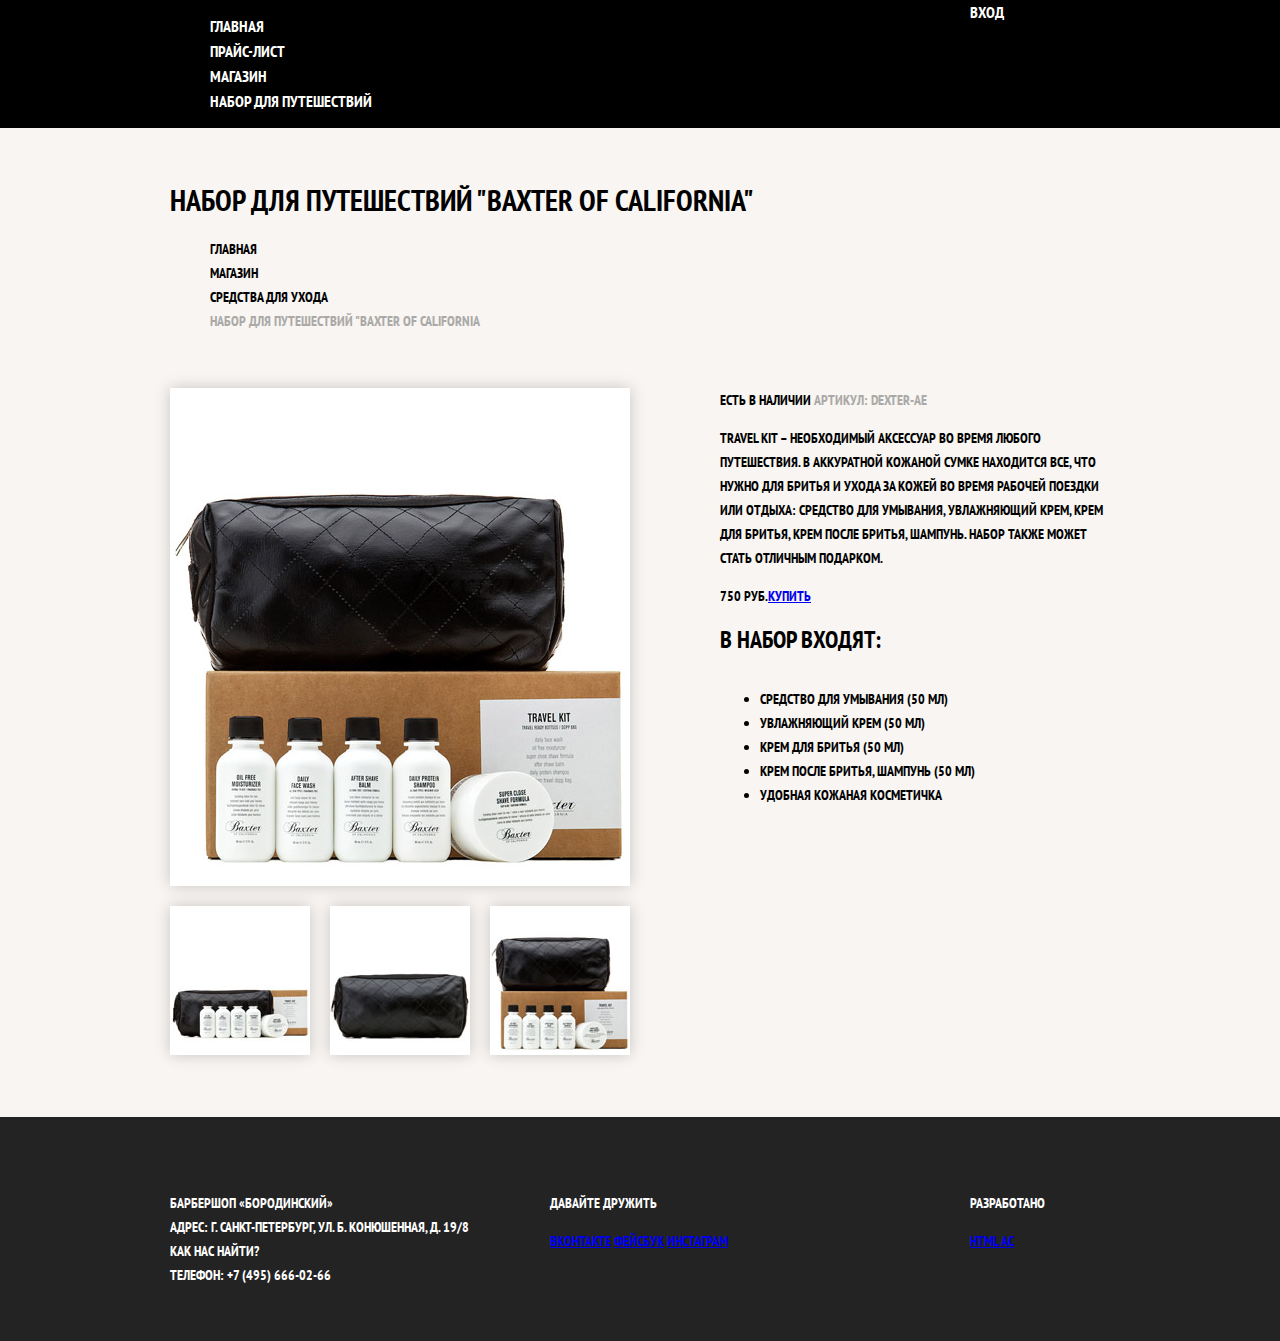
==== item.html @ 26dd87c5 "website upload" ====
<html lang="ru">
<head>
    <meta charset="UTF-8">
    <title></title>
    <link rel="stylesheet" href="css/style.css">
    <link href="https://fonts.googleapis.com/css?family=PT+Sans+Narrow" rel="stylesheet">
</head>
<body>
    <header class="main-header">
        <div class="container clearfix">
            <nav class="main-navigation">

                <ul>
                    <li><a href="index.html">Главная</a></li>
                    <li><a href="price.html">Прайс-лист</a></li>
                    <li><a href="shop.html">Магазин</a></li>
                    <li><a href="item.html">НАБОР ДЛЯ ПУТЕШЕСТВИЙ</a></li>
                </ul>
            </nav>
            <div class="user-block">
                <a class="login" href="#">Вход</a>
            </div>
        </div>
    </header>
    
    <main class="item container">

            <h2 class="page-title">Набор для путешествий "BAXTER OF CALIFORNIA"</h2>
            <ul class="breadcrumbs">
                <li><a href="index.html">Главная</a></li>
                <li><a href="shop.html">Магазин</a></li>
                <li><a href="#">Средства для ухода</a></li>
                <li><a class="inactive">Набор для путешествий "BAXTER OF CALIFORNIA</a></li>
            </ul>
      
        <div class="content clearfix">
            <div class="item column-left">
              <div class="photo-large">
                <img src="img/item-large.jpg" alt="фотография набора" width=460 height=498/>
              </div>
              <div class="photo-preview">
                <img src="img/item-small-1.jpg" alt="фотография набора" width=140 height=149/>
                <img src="img/item-small-2.jpg" alt="фотография набора" width=140 height=149/>
                <img src="img/item-small-3.jpg" alt="фотография набора" width=140 height=149/>
              </div>
            </div>
            <div class="item column-right">
              <span>есть в наличии</span>
              <span class="inactive">артикул: dexter-ae</span>
              <p>Travel Kit – необходимый аксессуар во время любого путешествия. В аккуратной кожаной сумке находится все, что нужно для бритья и ухода за кожей во время рабочей поездки или отдыха: средство для умывания, увлажняющий крем, крем для бритья, крем после бритья, шампунь. Набор также может стать отличным подарком.</p>
              <div class="buy">
                        <span>750 руб.</span><a href="№" class="btn">Купить</a>
              </div>
              <h2 class="list-title">В набор входят:</h2>
              <ul>
                <li>Средство для умывания (50 мл)</li>
                <li>Увлажняющий крем (50 мл)</li>
                <li>Крем для бритья (50 мл)</li>
                <li>Крем после бритья, шампунь (50 мл)</li>
                <li>Удобная кожаная косметичка</li>
              </ul>
            </div>
        </div>
        
    </main>
    
    <footer class="main-footer item">
        <div class="container clearfix">
            <section class="footer-contacts">
                <p>Барбершоп «Бородинский» <br>
                адрес: г. Санкт-Петербург, ул. б. Конюшенная, д. 19/8 <br>
                Как нас найти? <br>
                телефон: +7 (495) 666-02-66</p>
            </section>
            <section class="footer-social">
                <p>Давайте дружить</p>
                <a href="#" class="social-btn social-btn-vk">Вконтакте</a>
                <a href="#" class="social-btn social-btn-fb">Фейсбук</a>
                <a href="#" class="social-btn social-btn-inst">Инстаграм</a>
            </section>
            <section class="footer-copyright">
                <p>Разработано</p>
                <a href="#" class="btn">html ac</a>
            </section>
        </div>
    </footer>

    <script>document.write('<script src="http://' + (location.host || 'localhost').split(':')[0] + ':35729/livereload.js?snipver=1"></' + 'script>')</script>
</body>
</html>
---- css/style.css ----
body {
  font-family: "PT Sans Narrow", sans-serif;
  font-size: 14px;
  font-weight: bold;
  text-transform: uppercase;
  line-height: 24px;
  background-color: #f8f5f2;
  margin: 0;
}
img {
box-shadow: 0px 0px 15px 0px rgba(0, 1, 1, 0.2); 
text-shadow: 0px 0px 15px rgba(0, 1, 1, 0.2); 
}
.clearfix {
    display: table;
    content: "";
    clear: both;
}
body.index {
    background-color: #070707; 
    color: #ffffff;
    background: url("../img/body-bg.jpg") no-repeat center top;
}
.main-header {
  background-color: #000000;
  margin-bottom: 60px; 
}
.main-header a {
	text-decoration: none;
	color: #ffffff;
	font-size: 16px;
}
.container {
    width: 940px;
    padding: 0 10px;
    margin: 0 auto;
}
.main-navigation {
    min-height: 70px;
    width: 780px;
    float: left;
}
.user-block {
    min-height: 70px;
    width: 140px;
    float: right;
}
.main-navigation ul {
	list-style: none;
}
.index-logo {
    height: 204px;
    width: 368px;
    margin-right: auto;
    margin-left: auto;
    margin-bottom: 25px;
}
.features {
    margin-bottom: 80px;
}
.features-name {
	font-size: 30px;
}
.features-item {
    float: left;
    width: 300px;
    padding-right: 20px; 
}
.features-item:last-child {
    padding-right: 0;
}
.index-content {
    width: 780px;
    padding: 50px 80px;
	background-color: #f8f5f2;
	color: #000000; 
    margin-bottom: 35px;
}
.index-content-left {
    float: left;
    width: 380px;
}
.index-content-right {
    float: right;
    width: 300px;
}
.page-title {
	font-size: 30px;
    font-weight: bold;
}
.list-title {
	font-size: 24px;
    margin-bottom: 35px;
}
.news-preview {
	list-style: none;
}
time {
	font-size: 14px;
	text-transform: lowercase;
	font-weight: normal;
}
.tagline {
    width: 568px;
	font-size: 48px;
    margin: 0 auto;
    margin-bottom: 55px;
}
table {
	border-collapse: collapse;
}
td {
	border: 2px solid #000101;
	font-size: 14px;
	font-weight: bold;
	padding: 5px 10px;
    width: 230px;
    height: 40px;
}
td + td {
	text-align: center;
}
.breadcrumbs {
	list-style: none;
    margin-bottom: 55px;
}
.inactive {
    color: #aba9a7;
}
.breadcrumbs a {
	text-decoration: none;
	color: #000000;
}
.breadcrumbs .inactive {
    color: #aba9a7;
}
.manufacturer-group {
	list-style: none;
}
.items-group {
	list-style: none;
}
.photo-preview {
    font-size: 0;
}
.photo-large {
    margin-bottom: 20px;
}
.photo-preview img {
    margin-right: 20px;
}
.photo-preview img:last-child {
    margin-right: 0;
}
.column-left {
    float: left;
}
.column-right {
    float: right;
}
.item.column-right {
    width: 390px;
    margin-left: 90px; 
}
.price.column-left {
    width: 460px;
}
.price.column-right {
    width: 460px;
}
.price-list {
    margin-bottom: 65px;
}
.about-us {
    width: 380px;
    float: left;
    margin-right: 80px;
}
.about-us:last-child {
    margin-right: 0;
}
.shop-sidebar {
    width: 220px;
    float: left;
}
.shop-items {
    float: right;
    width: 700px;
    font-size: 0;
}
.shop-item {
    display: inline-block;
    font-size: 14px;
    width: 220px;
    vertical-align: top;
    margin-right: 20px;
}
.shop-item:nth-child(3n) {
    margin-right: 0;
}
.main-footer {
    padding-top: 60px;
    padding-bottom: 40px;
	background-color: #232323;
	color: #ffffff;
}
.main-footer.index{
    margin-top: 65px;
}
.main-footer.item {
    margin-top: 50px;
}
.main-footer.price {
    margin-top: 80px;
}
.main-footer.shop {
    margin-top: 50px;
}
.footer-contacts {
    float: left;
    width: 320px;
    margin-right: 60px;
}
.footer-social {
    float: left;
    width: 180px;
}
.footer-copyright {
    float: right;
    width: 140px;
}
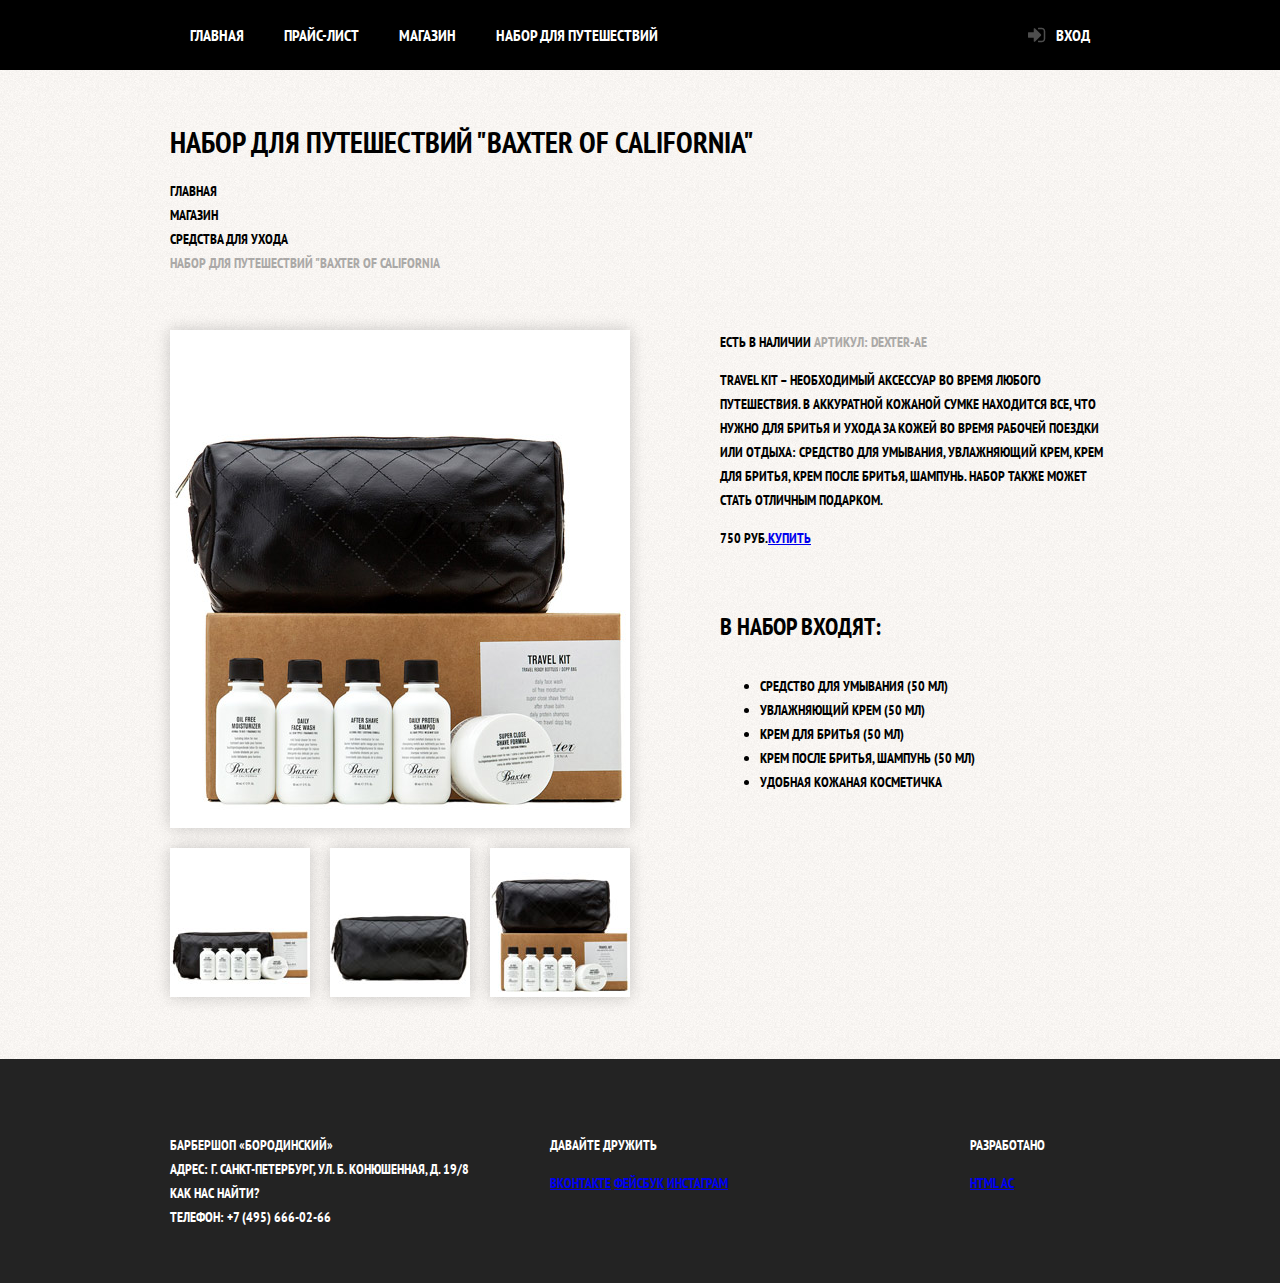
==== commit 2441705e: "оформил шапку и немного главную" ====
--- a/item.html
+++ b/item.html
@@ -1,9 +1,9 @@
-<html lang="ru">
+<html lang="ru" manifest="manifest.appcache">
 <head>
     <meta charset="UTF-8">
     <title></title>
     <link rel="stylesheet" href="css/style.css">
-    <link href="https://fonts.googleapis.com/css?family=PT+Sans+Narrow" rel="stylesheet">
+    <link href="https://fonts.googleapis.com/css?family=PT+Sans+Narrow:400,700&amp;subset=cyrillic" rel="stylesheet">
 </head>
 <body>
     <header class="main-header">
--- a/css/style.css
+++ b/css/style.css
@@ -1,78 +1,137 @@
 body {
-  font-family: "PT Sans Narrow", sans-serif;
+  font-family: "PT Sans Narrow", "Arial", sans-serif;
   font-size: 14px;
   font-weight: bold;
   text-transform: uppercase;
   line-height: 24px;
-  background-color: #f8f5f2;
+  background: #f8f5f2 url("../img/bg-pattern.png");
   margin: 0;
-}
-img {
-box-shadow: 0px 0px 15px 0px rgba(0, 1, 1, 0.2); 
-text-shadow: 0px 0px 15px rgba(0, 1, 1, 0.2); 
+  min-width: 960px;
+}
+body.index {
+    color: #ffffff;
+    background: #070707 url("../img/body-bg.jpg") no-repeat center top;
 }
 .clearfix {
     display: table;
     content: "";
     clear: both;
 }
-body.index {
-    background-color: #070707; 
-    color: #ffffff;
-    background: url("../img/body-bg.jpg") no-repeat center top;
-}
-.main-header {
-  background-color: #000000;
-  margin-bottom: 60px; 
-}
-.main-header a {
-	text-decoration: none;
-	color: #ffffff;
-	font-size: 16px;
-}
 .container {
     width: 940px;
     padding: 0 10px;
     margin: 0 auto;
 }
+.main-header {
+  background-color: #000000;
+  margin-bottom: 60px; 
+}
 .main-navigation {
-    min-height: 70px;
     width: 780px;
     float: left;
 }
+.main-navigation ul {
+    margin: 0;
+    padding: 0;
+    list-style: none;
+    font-size: 0;
+}
+.main-navigation li {
+    display: inline-block;
+    vertical-align: top;
+    font-size: 16px;
+    line-height: 20px;
+}
+.main-navigation a {
+    display: block;
+    text-decoration: none;
+    color: #ffffff;
+    padding: 25px 20px;
+}
+.main-navigation a:hover {
+    background-color: #242424;
+}
 .user-block {
-    min-height: 70px;
-    width: 140px;
-    float: right;
-}
-.main-navigation ul {
-	list-style: none;
+    max-width: 140px;
+    float: right;
+}
+.login {
+    position: relative;
+    display: inline-block;
+    vertical-align: top;
+    padding: 25px 20px;
+    padding-left: 50px; 
+    font-size: 16px;
+    line-height: 20px;
+    text-decoration: none;
+    color: #ffffff;
+}
+.login:hover {
+    background-color: #242424;
+}
+.login:hover::before {
+    opacity: 1;
+}
+.login::before {
+    content: "";
+    position: absolute;
+    top: 27px;
+    left: 22px;
+    width: 18px;
+    height: 16px;
+    background: url("../img/spritesheet.png") no-repeat;
+    opacity: 0.3;
+    background-position: -5px -158px;
 }
 .index-logo {
     height: 204px;
     width: 368px;
-    margin-right: auto;
-    margin-left: auto;
+    margin: 0 auto;
     margin-bottom: 25px;
+}
+.index-logo img {
+    height: 204px;
+    width: 368px;
 }
 .features {
     margin-bottom: 80px;
 }
 .features-name {
+    position: relative;
+    display: block;
+    margin-bottom: 35px;
+    padding-bottom: 40px;
 	font-size: 30px;
+    line-height: 42px;
 }
 .features-item {
     float: left;
     width: 300px;
-    padding-right: 20px; 
+    margin-right: 20px; 
+    text-align: center;
 }
 .features-item:last-child {
-    padding-right: 0;
+    margin-right: 0;
+}
+.features-item p {
+    margin: 10px;
+    margin-bottom: 0;
+}
+.features-name::after {
+    content: "";
+    position: absolute;
+    bottom: 0;
+    left: 50%;
+    margin-left: -10px;
+    width: 20px;
+    height: 20px;
+    background-color: #ffffff;
+    transform: rotate(45deg);
 }
 .index-content {
     width: 780px;
     padding: 50px 80px;
-	background-color: #f8f5f2;
+	background: #f8f5f2 url("../img/bg-pattern.png");
 	color: #000000; 
     margin-bottom: 35px;
 }
@@ -85,15 +144,25 @@
     width: 300px;
 }
 .page-title {
+    margin: 0;
 	font-size: 30px;
     font-weight: bold;
+    margin-bottom: 25px;
 }
 .list-title {
+    margin: 0;
 	font-size: 24px;
     margin-bottom: 35px;
 }
 .news-preview {
 	list-style: none;
+    padding: 0;
+}
+.news-preview p {
+    margin: 0;
+}
+.news-preview li {
+    margin-bottom: 30px;
 }
 time {
 	font-size: 14px;
@@ -101,10 +170,11 @@
 	font-weight: normal;
 }
 .tagline {
+    margin: 0;
     width: 568px;
 	font-size: 48px;
     margin: 0 auto;
-    margin-bottom: 55px;
+    margin-bottom: 60px;
 }
 table {
 	border-collapse: collapse;
@@ -121,6 +191,7 @@
 	text-align: center;
 }
 .breadcrumbs {
+    padding: 0;
 	list-style: none;
     margin-bottom: 55px;
 }
@@ -179,9 +250,22 @@
 .about-us:last-child {
     margin-right: 0;
 }
+.buy + .list-title {
+    margin-top: 65px;
+}
 .shop-sidebar {
     width: 220px;
     float: left;
+    margin-right: 20px;
+}
+.shop-sidebar ul {
+    padding: 0;
+}
+.shop-sidebar input {
+    margin-right: 25px;
+}
+.manufacturer-group {
+    margin-bottom: 50px
 }
 .shop-items {
     float: right;
@@ -190,6 +274,7 @@
 }
 .shop-item {
     display: inline-block;
+    min-height: 286px;
     font-size: 14px;
     width: 220px;
     vertical-align: top;
@@ -228,4 +313,9 @@
 .footer-copyright {
     float: right;
     width: 140px;
+}
+
+img {
+box-shadow: 0px 0px 15px 0px rgba(0, 1, 1, 0.2); 
+text-shadow: 0px 0px 15px rgba(0, 1, 1, 0.2); 
 }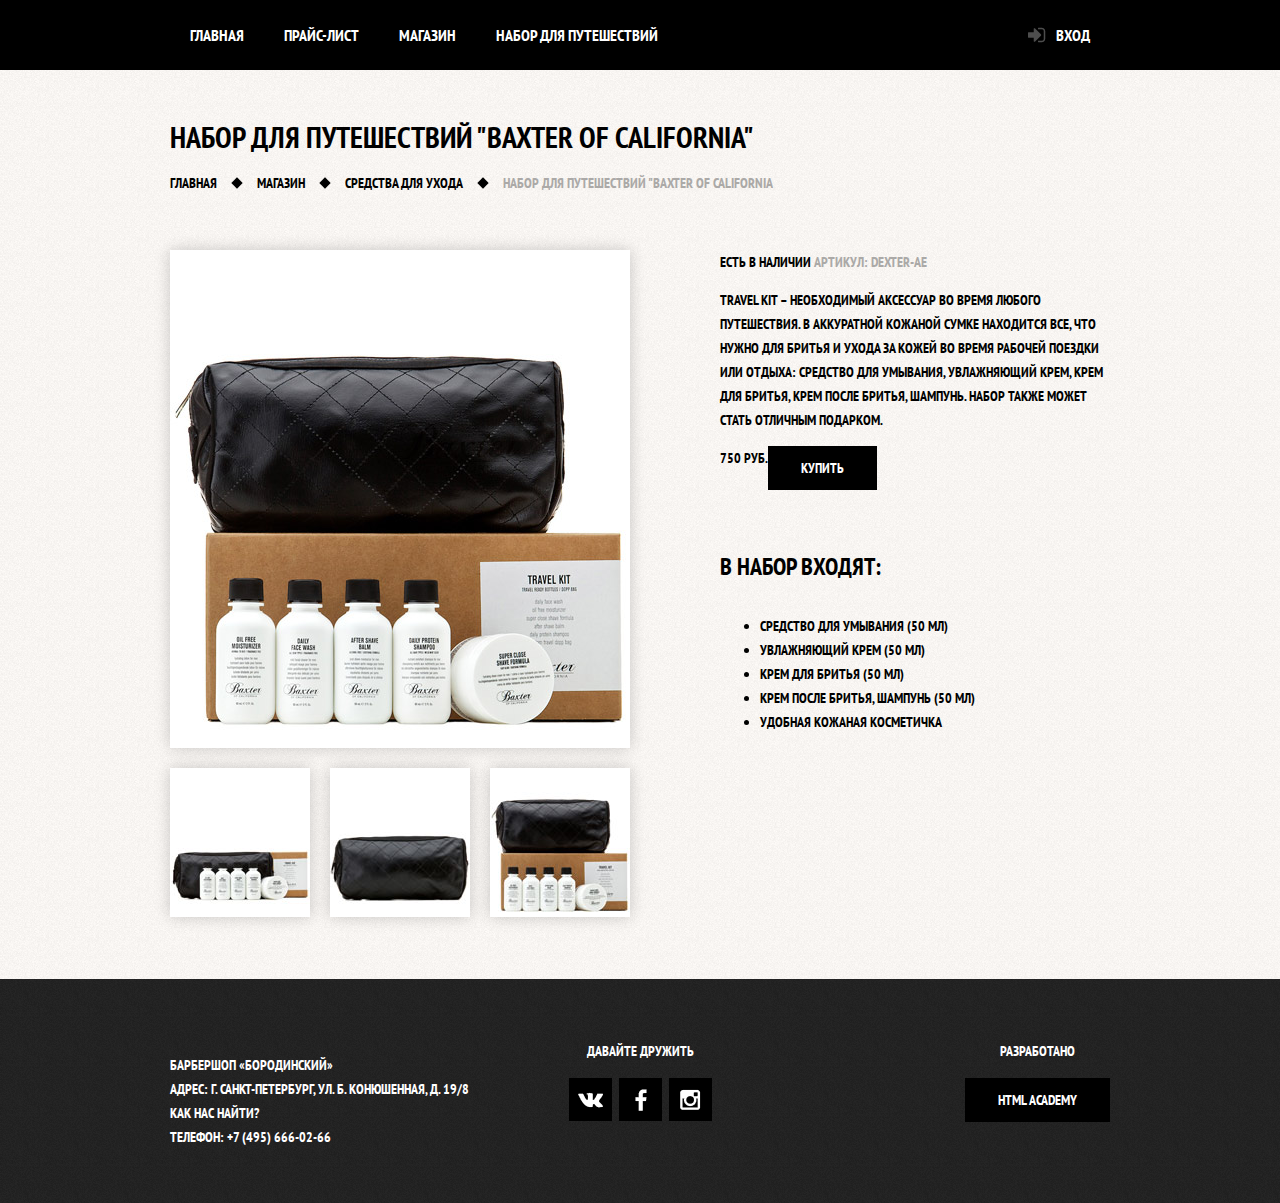
==== commit 0eabf385: "добавил ромбики" ====
--- a/item.html
+++ b/item.html
@@ -1,7 +1,8 @@
-<html lang="ru" manifest="manifest.appcache">
+<html lang="ru">
 <head>
     <meta charset="UTF-8">
-    <title></title>
+    <meta http-equiv="Cache-Control" content="no-cache">
+    <title>Набор для путешествий</title>
     <link rel="stylesheet" href="css/style.css">
     <link href="https://fonts.googleapis.com/css?family=PT+Sans+Narrow:400,700&amp;subset=cyrillic" rel="stylesheet">
 </head>
@@ -9,7 +10,6 @@
     <header class="main-header">
         <div class="container clearfix">
             <nav class="main-navigation">
-
                 <ul>
                     <li><a href="index.html">Главная</a></li>
                     <li><a href="price.html">Прайс-лист</a></li>
@@ -24,7 +24,6 @@
     </header>
     
     <main class="item container">
-
             <h2 class="page-title">Набор для путешествий "BAXTER OF CALIFORNIA"</h2>
             <ul class="breadcrumbs">
                 <li><a href="index.html">Главная</a></li>
@@ -80,7 +79,7 @@
             </section>
             <section class="footer-copyright">
                 <p>Разработано</p>
-                <a href="#" class="btn">html ac</a>
+                <a href="#" class="btn">html academy</a>
             </section>
         </div>
     </footer>
--- a/css/style.css
+++ b/css/style.css
@@ -10,7 +10,7 @@
 }
 body.index {
     color: #ffffff;
-    background: #070707 url("../img/body-bg.jpg") no-repeat center top;
+    background: #070707 url(../img/body-bg-alternative.jpg) no-repeat center top;
 }
 .clearfix {
     display: table;
@@ -24,7 +24,7 @@
 }
 .main-header {
   background-color: #000000;
-  margin-bottom: 60px; 
+  margin-bottom: 55px; 
 }
 .main-navigation {
     width: 780px;
@@ -79,9 +79,9 @@
     left: 22px;
     width: 18px;
     height: 16px;
-    background: url("../img/spritesheet.png") no-repeat;
+    background: url("../img/spritesheet-better.png") no-repeat;
     opacity: 0.3;
-    background-position: -5px -158px;
+    background-position: -20px -323px;
 }
 .index-logo {
     height: 204px;
@@ -131,7 +131,8 @@
 .index-content {
     width: 780px;
     padding: 50px 80px;
-	background: #f8f5f2 url("../img/bg-pattern.png");
+    background: url("../img/index-content-shadow.png") no-repeat center,
+                #f8f5f2 url("../img/bg-pattern.png");
 	color: #000000; 
     margin-bottom: 35px;
 }
@@ -147,29 +148,131 @@
     margin: 0;
 	font-size: 30px;
     font-weight: bold;
-    margin-bottom: 25px;
+    margin-bottom: 22px;
 }
 .list-title {
     margin: 0;
 	font-size: 24px;
     margin-bottom: 35px;
 }
+.index-content-title {
+    margin: 0;
+    margin-bottom: 25px;
+    font-size: 30px;
+    line-height: 42px;
+}
+.index-content-left p {
+    margin: 0;
+    margin-bottom: 30px;
+    padding-right: 80px;
+}
+.index-content-right p {
+    margin: 0;
+    margin-bottom: 30px;
+    padding-right: 10px;
+}
 .news-preview {
 	list-style: none;
+    margin: 0;
     padding: 0;
 }
+.news-preview li { 
+    margin-bottom: 28px;
+}
 .news-preview p {
-    margin: 0;
-}
-.news-preview li {
-    margin-bottom: 30px;
-}
-time {
+    margin-bottom: 0;
+}
+.news-preview time {
 	font-size: 14px;
 	text-transform: lowercase;
 	font-weight: normal;
 }
-.tagline {
+.btn {
+    display: inline-block;
+    vertical-align: top;
+    text-align: center;
+    padding: 10px 33px;
+    margin-right: 16px;
+    font-weight: bold;
+    font-size: 14px;
+    line-height: 24px;
+    font-family: "PT Sans Narrow", "Arial", sans-serif; 
+    color: #ffffff;
+    text-transform: uppercase;
+    text-decoration: none;
+    background-color: #000000;
+    border: none;
+    outline: none;
+    cursor: pointer;
+}
+.btn:hover,
+.btn:active {
+    background-color: #663d15;
+}
+.btn.disabled,
+.btn:disabled {
+    cursor: default;
+    opacity: 0.5;
+}
+.btn.disabled:hover,
+.btn:disabled:hover {
+    background-color: #000000;
+}
+.gallery {
+    position: relative;
+    height: 260px;
+}
+.gallery-content {
+    height: 164px;
+    margin: 0;
+    background-color: #cccccc;
+    border: 7px solid #ffffff;
+}
+.gallery-content img {
+    width: 286px;
+    height: 164px;
+}
+.gallery .btn {
+    position: absolute;
+    bottom: 0;
+    width: 140px;
+    margin: 0;
+}
+.gallery-prev {
+    left: 0;
+}
+.gallery-next {
+    right: 0;
+}
+.appointment-form input {
+    float: left;
+    box-sizing: border-box;
+    width: 140px;
+    margin-right: 20px;
+    margin-bottom: 20px;
+    padding: 7px 15px;
+    background-color: #f9f6f3;
+    border: 2px solid #000000;
+    outline: none;
+    font-size: 14px;
+    line-height: 24px;
+    font-family: "PT Sans Narrow", "Arial", sans-serif; 
+    text-transform: uppercase;
+}
+.appointment-form input:nth-child(2n) {
+    margin-right: 0;
+}
+.appointment-form input:focus {
+    border: 2px solid #663d15;
+}
+.appointment-form .btn {
+    clear: both;
+    width: 100%;
+}
+.paginator .btn {
+    margin-right: 0;
+}
+.tagline h2 {
     margin: 0;
     width: 568px;
 	font-size: 48px;
@@ -194,9 +297,34 @@
     padding: 0;
 	list-style: none;
     margin-bottom: 55px;
+    font-size: 0;
 }
 .inactive {
     color: #aba9a7;
+}
+.breadcrumbs li {
+    position: relative;
+    display: inline-block;
+    vertical-align: top;
+    font-size: 14px;
+    line-height: 24px;
+    padding-right: 24px;
+    margin-right: 16px;
+
+}
+.breadcrumbs li::after {
+    content: "";
+    position: absolute;
+    width: 8px;
+    height: 8px;
+    right: 0;
+    top: 8px;
+    transform: rotate(45deg);
+    background: #000000;
+}
+.breadcrumbs li:last-child::after {
+    height: 0;
+    width: 0;
 }
 .breadcrumbs a {
 	text-decoration: none;
@@ -271,6 +399,11 @@
     float: right;
     width: 700px;
     font-size: 0;
+}
+.item img,
+.shop-items img {
+box-shadow: 0px 0px 15px 0px rgba(0, 1, 1, 0.2); 
+text-shadow: 0px 0px 15px rgba(0, 1, 1, 0.2); 
 }
 .shop-item {
     display: inline-block;
@@ -286,7 +419,7 @@
 .main-footer {
     padding-top: 60px;
     padding-bottom: 40px;
-	background-color: #232323;
+	background: #232323 url("../img/footer-pattern.png");
 	color: #ffffff;
 }
 .main-footer.index{
@@ -306,16 +439,65 @@
     width: 320px;
     margin-right: 60px;
 }
+.footer-contacts a {
+    color: #ffffff;
+}
+.footer-contacts a:hover {
+    text-decoration: none;
+}
 .footer-social {
     float: left;
     width: 180px;
+    text-align: center;
+}
+.footer-social p {
+    margin: 0;
+    margin-bottom: 15px;
+}
+.social-btn {
+    display: inline-block;
+    width: 43px;
+    height: 43px;
+    margin: 0 2px;
+    font-size: 0;
+    vertical-align: top;
+    text-decoration: none;
+    background: #000000 url("../img/spritesheet-better.png") no-repeat center;
+    transition: 
+        background-position 0.5s,
+        background-color 0.5s;
+}
+.social-btn:hover,
+.social-btn:active {
+    background-color: #ffffff;
+}
+.social-btn-vk {
+    background-position: -11px -476px;
+}
+.social-btn-fb {
+    background-position: -4px -71px;
+}
+.social-btn-inst {
+    background-position: -9px -194px;
+}
+.social-btn-vk:hover {
+    background-position: -11px -420px;
+}
+.social-btn-fb:hover {
+    background-position: -4px -9px;
+}
+.social-btn-inst:hover {
+    background-position: -9px -133px;
 }
 .footer-copyright {
     float: right;
-    width: 140px;
-}
-
-img {
-box-shadow: 0px 0px 15px 0px rgba(0, 1, 1, 0.2); 
-text-shadow: 0px 0px 15px rgba(0, 1, 1, 0.2); 
+    max-width: 180px;
+}
+.footer-copyright p {
+    margin: 0;
+    margin-bottom: 15px;
+    text-align: center;
+}
+.footer-copyright .btn {
+    margin-right: 0;
 }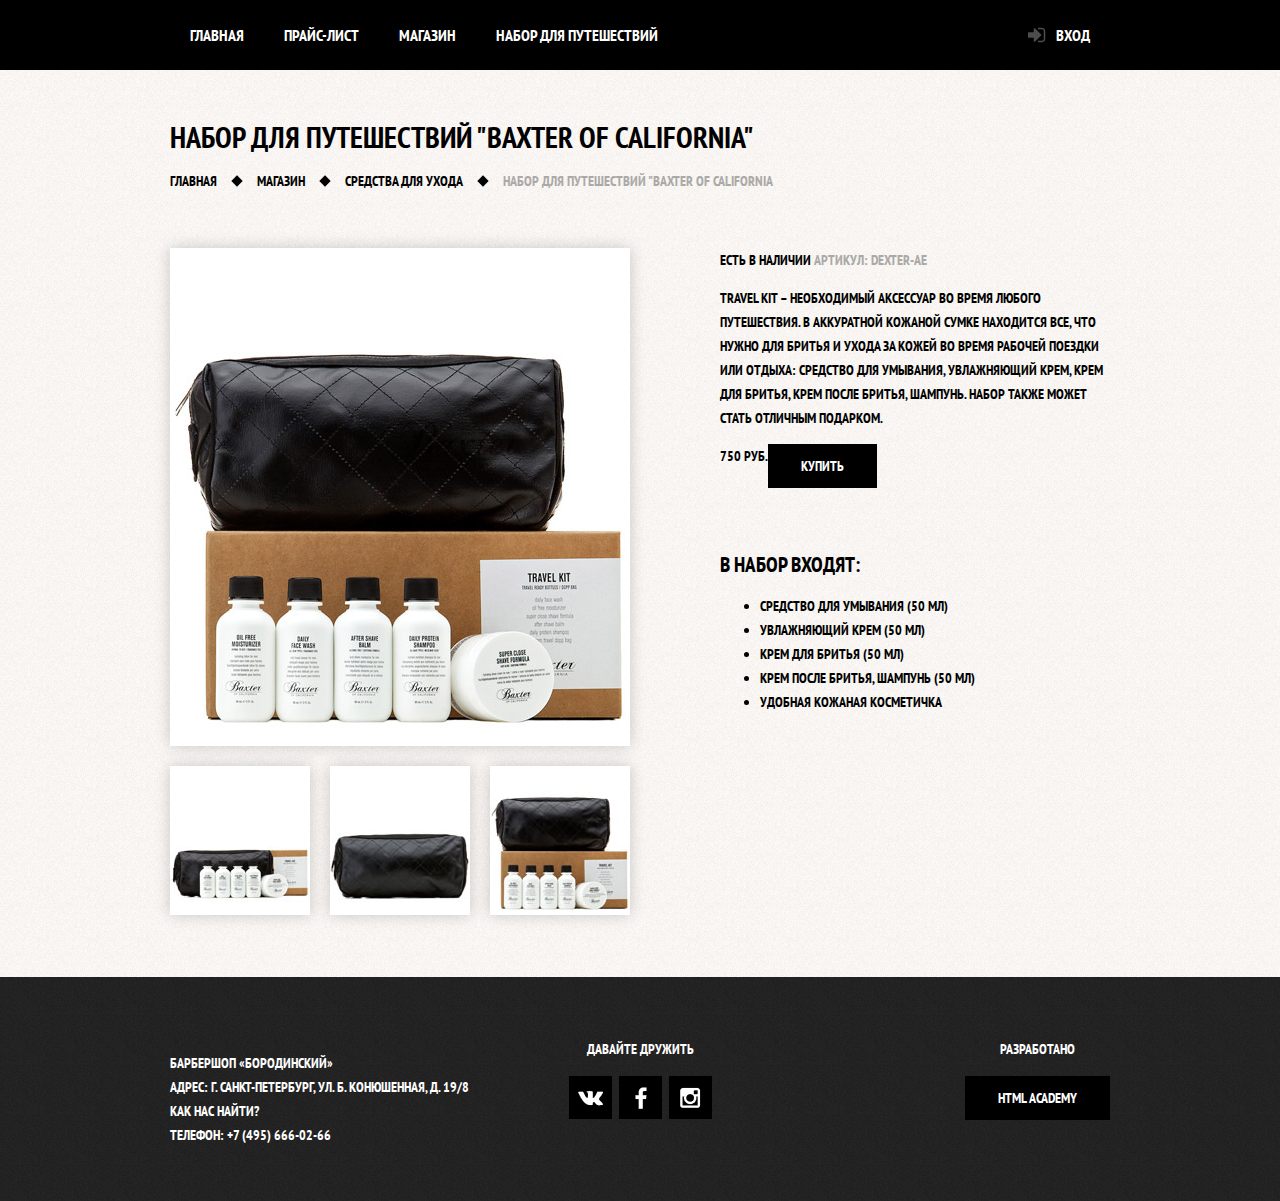
==== commit ccc2696f: "дослизывал price.html + index.html" ====
--- a/item.html
+++ b/item.html
@@ -24,16 +24,18 @@
     </header>
     
     <main class="item container">
-            <h2 class="page-title">Набор для путешествий "BAXTER OF CALIFORNIA"</h2>
+        <div class="inner-page-title">
+            <h1 class="page-title">Набор для путешествий "BAXTER OF CALIFORNIA"</h1>
             <ul class="breadcrumbs">
                 <li><a href="index.html">Главная</a></li>
                 <li><a href="shop.html">Магазин</a></li>
                 <li><a href="#">Средства для ухода</a></li>
                 <li><a class="inactive">Набор для путешествий "BAXTER OF CALIFORNIA</a></li>
             </ul>
+        </div>
       
         <div class="content clearfix">
-            <div class="item column-left">
+            <div class="column-left">
               <div class="photo-large">
                 <img src="img/item-large.jpg" alt="фотография набора" width=460 height=498/>
               </div>
@@ -43,7 +45,7 @@
                 <img src="img/item-small-3.jpg" alt="фотография набора" width=140 height=149/>
               </div>
             </div>
-            <div class="item column-right">
+            <div class="column-right">
               <span>есть в наличии</span>
               <span class="inactive">артикул: dexter-ae</span>
               <p>Travel Kit – необходимый аксессуар во время любого путешествия. В аккуратной кожаной сумке находится все, что нужно для бритья и ухода за кожей во время рабочей поездки или отдыха: средство для умывания, увлажняющий крем, крем для бритья, крем после бритья, шампунь. Набор также может стать отличным подарком.</p>
--- a/css/style.css
+++ b/css/style.css
@@ -26,6 +26,9 @@
   background-color: #000000;
   margin-bottom: 55px; 
 }
+.index .main-header {
+    margin-bottom: 60px;
+}
 .main-navigation {
     width: 780px;
     float: left;
@@ -50,6 +53,28 @@
 }
 .main-navigation a:hover {
     background-color: #242424;
+}
+.main-navigation .active {
+    position: relative;
+    background-color: none;
+}
+.main-navigation .active a:hover {
+    background: none;
+}
+.main-navigation .active::after {
+    content: "";
+    position: absolute;
+    height: 5px;
+    background-color: #ffffff;
+    right: 20px;
+    bottom: -1px;
+    left: 20px;
+}
+.main-navigation .logo-inner {
+    float: left;
+    width: 111px;
+    height: 24px;
+    padding-top: 22px;
 }
 .user-block {
     max-width: 140px;
@@ -147,14 +172,13 @@
 .page-title {
     margin: 0;
 	font-size: 30px;
-    font-weight: bold;
-    margin-bottom: 22px;
-}
-.list-title {
+    margin-bottom: 20px;
+}
+/*.list-title {
     margin: 0;
 	font-size: 24px;
     margin-bottom: 35px;
-}
+}*/
 .index-content-title {
     margin: 0;
     margin-bottom: 25px;
@@ -272,35 +296,97 @@
 .paginator .btn {
     margin-right: 0;
 }
-.tagline h2 {
-    margin: 0;
-    width: 568px;
-	font-size: 48px;
-    margin: 0 auto;
-    margin-bottom: 60px;
-}
-table {
+.inner-content h2 {
+    margin-top: 60px;
+    margin-bottom: 30px;
+    font-size: 24px;
+    line-height: 30px;
+}
+.inner-content h2 + h3 {
+    margin-top: 30px;
+}
+.inner-content p {
+    margin: 14px 0;
+}
+.inner-content table {
 	border-collapse: collapse;
 }
-td {
+.inner-content td {
 	border: 2px solid #000101;
 	font-size: 14px;
 	font-weight: bold;
-	padding: 5px 10px;
-    width: 230px;
-    height: 40px;
-}
-td + td {
+	padding: 10px 15px;
+}
+.prices-table {
+    width: 100%;
+}
+.prices-table td {
+    width: 50%;
+}
+.prices-table td:last-child {
 	text-align: center;
+}
+.inner-page-title {
+        margin-bottom: 55px;
+}
+.tagline {
+    margin-top: 55px;
+    margin-bottom: 65px;
+    text-align: center;
+}
+.tagline h2 {
+    position: relative;
+    display: inline;
+    margin: 0;
+    padding: 0 25px;
+    background: red;
+    font-size: 48px;
+    line-height: 48px;
+    text-align: center;
+    z-index: 2;
+    background: #f8f3f0 url("../img/bg-pattern.png") repeat;
+}
+.tagline::after {
+    content: "";
+    position: relative;
+    top: -25px;
+    display: block;
+    border-bottom: 2px solid #000000; 
+    z-index: 1;
+}
+.custom-list-1 {
+    margin: 14px 0;
+    padding: 0;
+    list-style: none;
+}
+.custom-list-1 li {
+    position: relative;
+    margin-bottom: 15px;
+    padding-left: 20px;
+}
+.custom-list-1 li::before {
+    content: "";
+    position: absolute;
+    top: 8px;
+    left: 0;
+    width: 8px;
+    height: 8px;
+    background-color: #000000;
+    transform: rotate(45deg);
 }
 .breadcrumbs {
     padding: 0;
 	list-style: none;
-    margin-bottom: 55px;
     font-size: 0;
+}
+.breadcrumbs a:hover {
+    text-decoration: underline;
 }
 .inactive {
     color: #aba9a7;
+}
+a.inactive:hover {
+    text-decoration: none;
 }
 .breadcrumbs li {
     position: relative;
@@ -323,8 +409,7 @@
     background: #000000;
 }
 .breadcrumbs li:last-child::after {
-    height: 0;
-    width: 0;
+    content: none;
 }
 .breadcrumbs a {
 	text-decoration: none;
@@ -357,26 +442,31 @@
 .column-right {
     float: right;
 }
-.item.column-right {
+.price .column-right,
+.price .column-left {
+    width: 460px;
+    box-sizing: border-box;
+}
+.price .column-left *:first-child,
+.price .column-right *:first-child {
+    margin-top: 0;
+}
+.price .column-left *:last-child,
+.price .column-right *:last-child {
+    margin-bottom: 0;
+}
+.price .column-left {
+    padding-right: 20px;
+}
+.about-us .column-left {
+    padding-right: 70px;
+}
+.about-us .column-right {
+    padding-right: 90px;
+}
+.item .column-right {
     width: 390px;
     margin-left: 90px; 
-}
-.price.column-left {
-    width: 460px;
-}
-.price.column-right {
-    width: 460px;
-}
-.price-list {
-    margin-bottom: 65px;
-}
-.about-us {
-    width: 380px;
-    float: left;
-    margin-right: 80px;
-}
-.about-us:last-child {
-    margin-right: 0;
 }
 .buy + .list-title {
     margin-top: 65px;
@@ -429,7 +519,7 @@
     margin-top: 50px;
 }
 .main-footer.price {
-    margin-top: 80px;
+    margin-top: 75px;
 }
 .main-footer.shop {
     margin-top: 50px;
@@ -500,4 +590,47 @@
 }
 .footer-copyright .btn {
     margin-right: 0;
+}
+/*popup*/
+.modal-content {
+    position: absolute;
+    top: 120px;
+    left: 50%;
+    width: 300px;
+    padding: 50px 80px;
+    color: #000000;
+    background: #f8f3f0 url(../img/bg-pattern.png);
+    margin-left: -230px;
+}
+.modal-content-close {
+    position: absolute;
+    top: 0;
+    right: -34px;
+    width: 22px;
+    height: 22px;
+    font-size: 0;
+    border: 0;
+    outline: 0;
+    background-color: transparent;
+    cursor: pointer;
+}
+.modal-content-close:before,
+.modal-content-close:after {
+    content: "";
+    position: absolute;
+    top: 10px;
+    left: 2px;
+    width: 19px;
+    height: 3px;
+    background-color: #d0d0d0;
+    border-radius: 1px;
+}
+
+.modal-content-close:before {
+    transform: rotate(45deg);
+}
+
+
+.modal-content-close:after {
+    transform: rotate(-45deg);
 }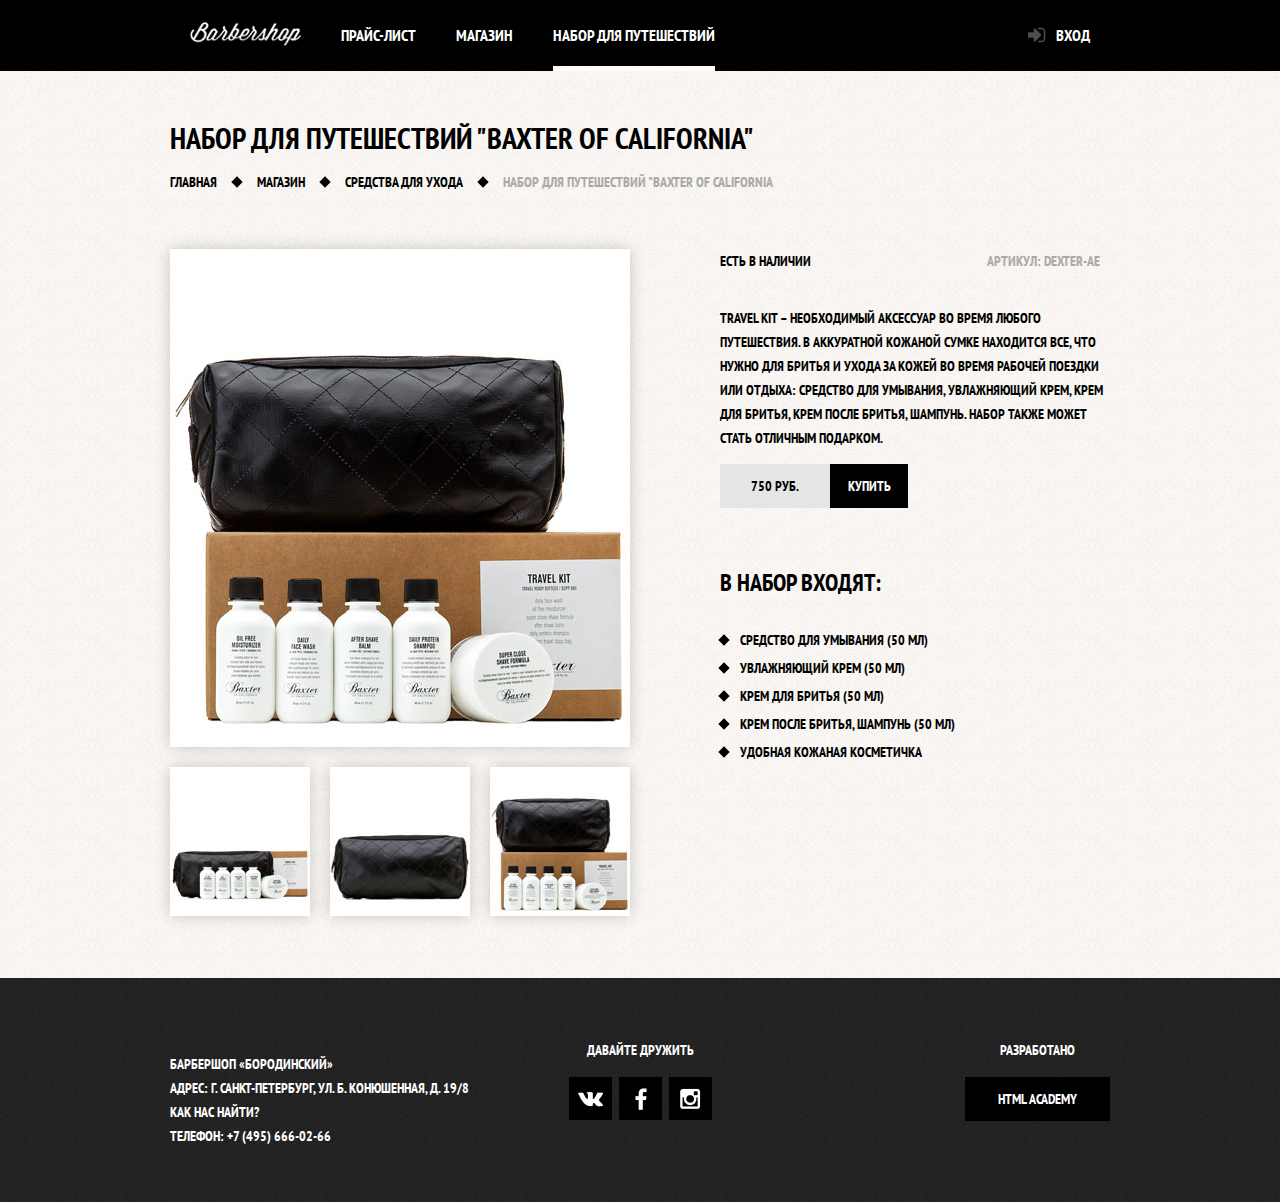
==== commit 5a604b1b: "доделал статитку" ====
--- a/item.html
+++ b/item.html
@@ -10,11 +10,11 @@
     <header class="main-header">
         <div class="container clearfix">
             <nav class="main-navigation">
+                <a href="index.html" class="logo-inner"><img src="img/inner-logo.png" alt="Главная страница" width="111" height="24"></a>
                 <ul>
-                    <li><a href="index.html">Главная</a></li>
                     <li><a href="price.html">Прайс-лист</a></li>
                     <li><a href="shop.html">Магазин</a></li>
-                    <li><a href="item.html">НАБОР ДЛЯ ПУТЕШЕСТВИЙ</a></li>
+                    <li class="active"><a href="item.html">НАБОР ДЛЯ ПУТЕШЕСТВИЙ</a></li>
                 </ul>
             </nav>
             <div class="user-block">
@@ -34,7 +34,8 @@
             </ul>
         </div>
       
-        <div class="content clearfix">
+        <div class="inner-content">
+         <div class="inner-columns clearfix">
             <div class="column-left">
               <div class="photo-large">
                 <img src="img/item-large.jpg" alt="фотография набора" width=460 height=498/>
@@ -46,14 +47,16 @@
               </div>
             </div>
             <div class="column-right">
-              <span>есть в наличии</span>
-              <span class="inactive">артикул: dexter-ae</span>
+              <div class="available">
+                  <span>есть в наличии</span>
+                  <span class="inactive">артикул: dexter-ae</span>
+              </div>
               <p>Travel Kit – необходимый аксессуар во время любого путешествия. В аккуратной кожаной сумке находится все, что нужно для бритья и ухода за кожей во время рабочей поездки или отдыха: средство для умывания, увлажняющий крем, крем для бритья, крем после бритья, шампунь. Набор также может стать отличным подарком.</p>
               <div class="buy">
-                        <span>750 руб.</span><a href="№" class="btn">Купить</a>
+                        <span>750 руб.</span><a href="#" class="btn">Купить</a>
               </div>
-              <h2 class="list-title">В набор входят:</h2>
-              <ul>
+              <h2>В набор входят:</h2>
+              <ul class="custom-list-1 list-tight">
                 <li>Средство для умывания (50 мл)</li>
                 <li>Увлажняющий крем (50 мл)</li>
                 <li>Крем для бритья (50 мл)</li>
@@ -61,6 +64,7 @@
                 <li>Удобная кожаная косметичка</li>
               </ul>
             </div>
+</div>
         </div>
         
     </main>
--- a/css/style.css
+++ b/css/style.css
@@ -293,8 +293,21 @@
     clear: both;
     width: 100%;
 }
+.paginator {
+    margin-top: 25px;
+}
 .paginator .btn {
-    margin-right: 0;
+    box-sizing: border-box;
+    margin: 0;
+    margin-right: 7px;
+    padding: 0;
+    padding: 10px 12px;
+    width: 43px;
+}
+.paginator .btn.active {
+    background-color: #ffffff;
+    color: #000000;
+    cursor: default;
 }
 .inner-content h2 {
     margin-top: 60px;
@@ -327,7 +340,7 @@
 	text-align: center;
 }
 .inner-page-title {
-        margin-bottom: 55px;
+    margin-bottom: 55px;
 }
 .tagline {
     margin-top: 55px;
@@ -374,6 +387,76 @@
     background-color: #000000;
     transform: rotate(45deg);
 }
+.custom-list-2 {
+    margin: 14px 0;
+    padding: 0;
+    list-style: none;
+}
+.custom-list-2 li {
+    position: relative;
+    margin-bottom: 15px;
+    padding-left: 45px;
+}
+.manufacturer-checkbox {
+    position: relative;
+}
+.manufacturer-checkbox input[type="checkbox"] + .checkbox-indicator {
+    content: "";
+    position: absolute;
+    width: 20px;
+    height: 20px;
+    background-color: transparent;
+    border: 2px solid black;
+    top: -3px;
+    left: -45px;
+}
+.manufacturer-checkbox input[type="checkbox"]:checked + .checkbox-indicator::before,
+.manufacturer-checkbox input[type="checkbox"]:checked + .checkbox-indicator::after {
+    content: "";
+    position: absolute;
+    top: 9px;
+    left: 2px;
+    width: 15px;
+    height: 2px;
+    background-color: #000000;
+}
+.manufacturer-checkbox input[type="checkbox"]:checked + .checkbox-indicator::before{
+    transform: rotate(45deg);
+}
+.manufacturer-checkbox input[type="checkbox"]:checked + .checkbox-indicator::after{
+    transform: rotate(-45deg);
+}
+.item-radiobutton {
+    position: relative;
+}
+.item-radiobutton input[type="radio"] + .checkbox-indicator {
+    content: "";
+    position: absolute;
+    width: 20px;
+    height: 20px;
+    background-color: transparent;
+    border: 2px solid black;
+    border-radius: 20px;
+    top: -3px;
+    left: -45px;
+}
+.item-radiobutton input[type="radio"]:checked + .checkbox-indicator::after{
+    content: "";
+    position: absolute;
+    width: 3px;
+    height: 3px;
+    background-color: black;
+    border: 3.5px solid black;
+    border-radius: 10px;
+    left: 5px;
+    top: 4.5px;
+}
+.custom-list-2 input {
+    display: none;
+}
+.list-tight li {
+    margin-bottom: 4px;
+}
 .breadcrumbs {
     padding: 0;
 	list-style: none;
@@ -468,14 +551,20 @@
     width: 390px;
     margin-left: 90px; 
 }
-.buy + .list-title {
-    margin-top: 65px;
+.available {
+    margin-bottom: 33px;
+}
+.shop-sidebar .btn {
+    margin-top: 30px;
 }
 .shop-sidebar {
     width: 220px;
     float: left;
     margin-right: 20px;
 }
+.shop-sidebar h2 {
+    margin-top: 0;
+}
 .shop-sidebar ul {
     padding: 0;
 }
@@ -491,17 +580,54 @@
     font-size: 0;
 }
 .item img,
-.shop-items img {
+.shop-item {
 box-shadow: 0px 0px 15px 0px rgba(0, 1, 1, 0.2); 
 text-shadow: 0px 0px 15px rgba(0, 1, 1, 0.2); 
 }
 .shop-item {
     display: inline-block;
+    background-color: #ffffff;
     min-height: 286px;
     font-size: 14px;
+    line-height: 18px;
     width: 220px;
     vertical-align: top;
     margin-right: 20px;
+    margin-bottom: 20px;
+}
+.item-description{
+    margin-top: 10px;
+    margin-left: 16px;
+    margin-right: 16px;
+}
+.item-description a{
+    text-decoration: none;
+    color: #000000;
+}
+.item-description a:hover {
+    text-decoration: underline;
+}
+.shop-item .buy {
+    width: 188px;
+    margin-top: 15px;
+    margin-left: 16px;
+    margin-right: 16px;
+}
+.buy span {
+    display: inline-block;
+    vertical-align: top;
+    text-align: center;
+    width: 110px;
+    height: 34px;
+    padding-top: 10px;
+    background-color: #e5e5e5;
+}
+.buy .btn {
+    box-sizing: border-box;
+    width: 78px;
+    padding: 10px 15px;
+    margin-right: 0;
+
 }
 .shop-item:nth-child(3n) {
     margin-right: 0;
@@ -593,6 +719,7 @@
 }
 /*popup*/
 .modal-content {
+    display: none;
     position: absolute;
     top: 120px;
     left: 50%;
@@ -601,6 +728,7 @@
     color: #000000;
     background: #f8f3f0 url(../img/bg-pattern.png);
     margin-left: -230px;
+    box-shadow: 0 30px 50px rgba(0, 0, 0, 0.7);
 }
 .modal-content-close {
     position: absolute;
@@ -629,8 +757,123 @@
 .modal-content-close:before {
     transform: rotate(45deg);
 }
-
-
 .modal-content-close:after {
     transform: rotate(-45deg);
+}
+.modal-content h2 {
+    margin: 0;
+    margin-bottom: 20px;
+    font-size: 30px;
+    line-height: 42px;
+}
+.modal-content p {
+    margin: 0;
+    margin-bottom: 14px;
+}
+.modal-content .login-form {
+    margin-top: 30px;
+    margin-bottom: 10px;
+}
+.login-form input[type="text"],
+.login-form input[type="password"] {
+    width: 300px;
+    margin: 0;
+    margin-bottom: 10px;
+    padding: 10px 20px;
+    padding-right: 40px;
+    font-size: 14px;
+    line-height: 24px;
+    font-family: "PT Sans Narrow", "Arial", sans-serif;
+    color: #000000;
+    text-transform: uppercase;
+    background-color: #f9f6f3;
+    border: 2px solid #000000;
+    outline: none;
+}
+.login-form input:focus {
+    border-color: #663d15;
+}
+.login-form input.icon-user {
+    background-image: url("../img/spritesheet-better.png");
+    background-repeat: no-repeat;
+    background-position: 105% -365px;
+}
+.login-form input.icon-password {
+    background-image: url("../img/spritesheet-better.png");
+    background-repeat: no-repeat;
+    background-position: 105% -255px;
+}
+.login-form .restore {
+    float: right;
+    color: #000000;
+}
+.login-form .btn {
+    width: 100%;
+    margin-top: 15px;
+}
+.login-checkbox input[type="checkbox"] {
+    display: none;
+}
+.login-checkbox {
+    position: relative;
+    padding-left: 30px;
+    cursor: pointer;
+}
+.login-checkbox:hover {
+    color: #663d15;
+}
+.login-checkbox input[type="checkbox"] + .checkbox-indicator {
+    position: absolute;
+    top: -3px;
+    left: 0;
+    width: 17px;
+    height: 17px;
+    border: 2px solid #000000;
+}
+.login-checkbox input[type="checkbox"]:checked + .checkbox-indicator::before,
+.login-checkbox input[type="checkbox"]:checked + .checkbox-indicator::after {
+    content: "";
+    position: absolute;
+    top: 8px;
+    left: 1px;
+    width: 15px;
+    height: 2px;
+    background-color: #000000;
+}
+.login-checkbox input[type="checkbox"]:checked + .checkbox-indicator::before{
+    transform: rotate(45deg);
+}
+.login-checkbox input[type="checkbox"]:checked + .checkbox-indicator::after{
+    transform: rotate(-45deg);
+}
+.modal-content-map {
+    display: none;
+    position: fixed;
+    z-index: 11;
+    top: 50%;
+    left: 50%;
+    width: 766px;
+    height: 561px;
+    margin-top: -280px;
+    margin-left: -390px;
+    background: #e9e5dc url("../img/map.jpg");
+    border: 7px solid white;
+    box-shadow: 0 30px 50px rgba(0, 0, 0, 0.7);
+}
+.modal-overlay {
+    display: none;
+    position: fixed;
+    top: 0;
+    left: 0;
+    z-index: 10;
+    width: 100%;
+    height: 100%;
+    background: rgba(0, 0, 0, 0.5);
+}
+span.inactive {
+    float: right;
+    margin-right: 10px;
+}
+.small-text {
+    text-transform: none;
 }